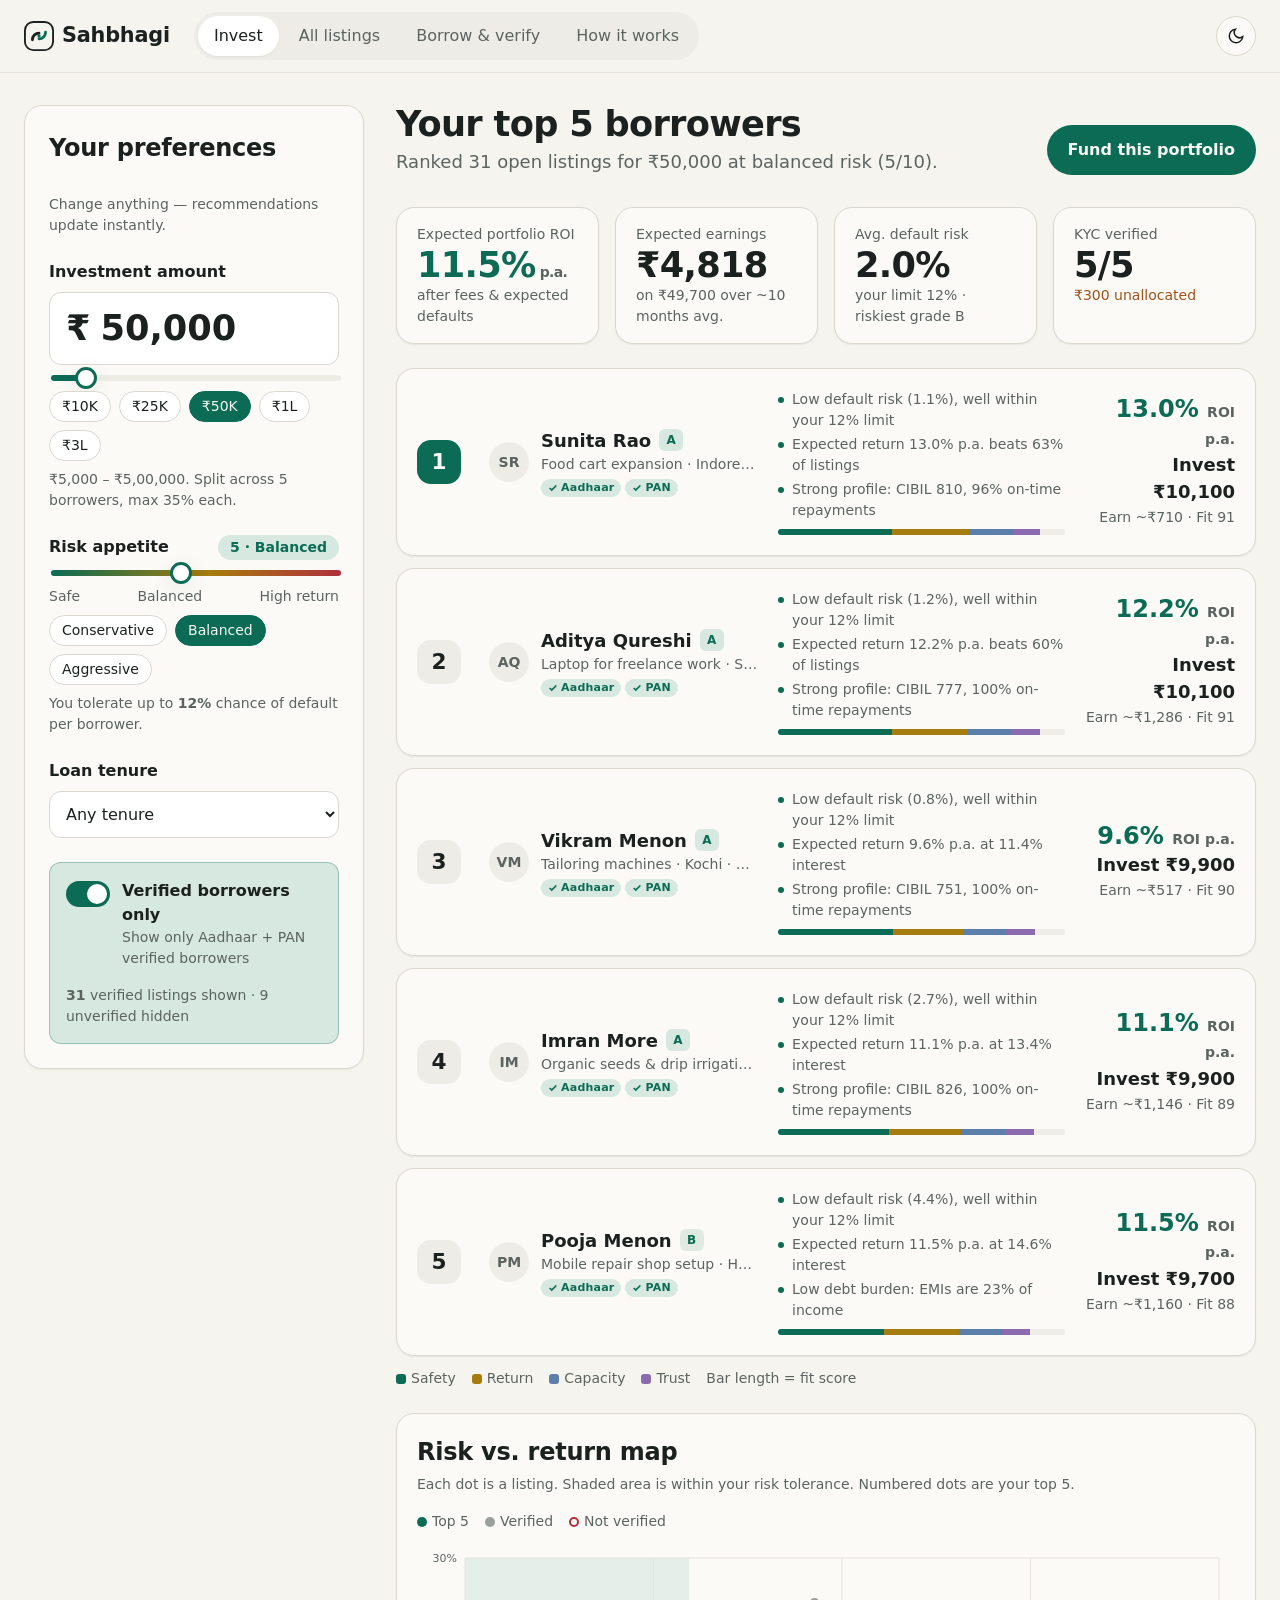
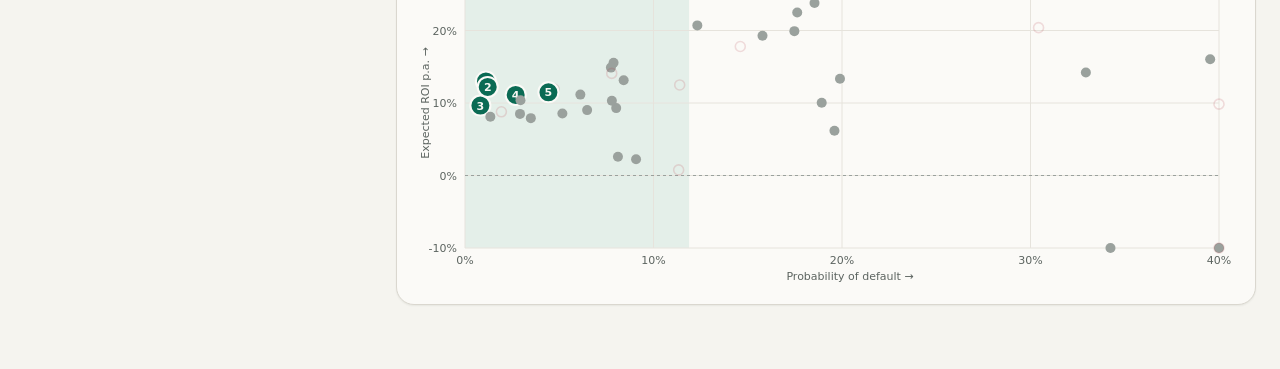
==== index.html @ d32b401d "P2P matchmaker" ====
<!doctype html>
<html lang="en">
<head>
  <meta charset="utf-8" />
  <meta name="viewport" content="width=device-width, initial-scale=1" />
  <title>Sahbhagi — P2P Micro-Lending Matchmaker</title>
  <meta name="description" content="Match investors with KYC-verified micro-loan borrowers. Live ranking by risk appetite and investment amount, with estimated ROI and clear explanations." />
  <link rel="icon" type="image/svg+xml" href="data:image/svg+xml,%3Csvg xmlns='http://www.w3.org/2000/svg' viewBox='0 0 32 32'%3E%3Crect width='32' height='32' rx='8' fill='%230b6b54'/%3E%3Cpath d='M9 20a7 7 0 0 1 7-7M23 12a7 7 0 0 1-7 7' stroke='white' stroke-width='3' fill='none' stroke-linecap='round'/%3E%3C/svg%3E" />
  <link rel="preconnect" href="https://api.fontshare.com" />
  <link href="https://api.fontshare.com/v2/css?f[]=cabinet-grotesk@700,800&f[]=satoshi@400,500,700&display=swap" rel="stylesheet" />
  <link rel="stylesheet" href="styles.css" />
</head>
<body>
  <a class="skip" href="#main">Skip to content</a>
  <header class="topbar">
    <div class="topbar-inner">
      <a class="brand" href="#invest" data-nav="invest" aria-label="Sahbhagi home">
        <svg class="logo" viewBox="0 0 32 32" width="30" height="30" fill="none" aria-hidden="true">
          <rect x="1" y="1" width="30" height="30" rx="9" stroke="currentColor" stroke-width="2"/>
          <path d="M9 20a7 7 0 0 1 7-7" stroke="currentColor" stroke-width="3" stroke-linecap="round"/>
          <path d="M23 12a7 7 0 0 1-7 7" stroke="var(--color-primary)" stroke-width="3" stroke-linecap="round"/>
          <circle cx="16" cy="16" r="1.8" fill="var(--color-primary)"/>
        </svg>
        <span>Sahbhagi</span>
      </a>
      <nav class="tabs" aria-label="Primary">
        <button class="tab is-active" data-nav="invest">Invest</button>
        <button class="tab" data-nav="market">All listings</button>
        <button class="tab" data-nav="kyc">Borrow &amp; verify</button>
        <button class="tab" data-nav="how">How it works</button>
      </nav>
      <button class="icon-btn" id="themeToggle" aria-label="Switch to dark mode">
        <svg width="18" height="18" viewBox="0 0 24 24" fill="none" stroke="currentColor" stroke-width="2"><path d="M21 12.8A9 9 0 1 1 11.2 3a7 7 0 0 0 9.8 9.8z"/></svg>
      </button>
    </div>
  </header>

  <main id="main">
    <!-- ================= INVEST ================= -->
    <section class="view is-active" id="view-invest" aria-labelledby="investTitle">
      <div class="layout">
        <aside class="controls card" aria-label="Investor preferences">
          <h2 class="panel-title">Your preferences</h2>
          <p class="hint">Change anything — recommendations update instantly.</p>

          <div class="field">
            <div class="field-head">
              <label for="amountInput">Investment amount</label>
            </div>
            <div class="amount-box">
              <span>₹</span>
              <input id="amountInput" inputmode="numeric" autocomplete="off" value="50,000" aria-describedby="amountHelp" />
            </div>
            <input type="range" id="amountRange" min="5000" max="500000" step="5000" value="50000" aria-label="Investment amount slider" />
            <div class="chips" role="group" aria-label="Quick amounts">
              <button class="chip" data-amt="10000">₹10K</button>
              <button class="chip" data-amt="25000">₹25K</button>
              <button class="chip" data-amt="50000">₹50K</button>
              <button class="chip" data-amt="100000">₹1L</button>
              <button class="chip" data-amt="300000">₹3L</button>
            </div>
            <small id="amountHelp" class="hint">₹5,000 – ₹5,00,000. Split across 5 borrowers, max 35% each.</small>
          </div>

          <div class="field">
            <div class="field-head">
              <label for="riskRange">Risk appetite</label>
              <output id="riskOut" class="pill">5 · Balanced</output>
            </div>
            <input type="range" id="riskRange" min="1" max="10" step="1" value="5" aria-describedby="riskHelp" />
            <div class="scale"><span>Safe</span><span>Balanced</span><span>High return</span></div>
            <div class="chips" role="group" aria-label="Risk presets">
              <button class="chip" data-risk="2">Conservative</button>
              <button class="chip" data-risk="5">Balanced</button>
              <button class="chip" data-risk="9">Aggressive</button>
            </div>
            <small id="riskHelp" class="hint">You tolerate up to <b id="tolOut">13%</b> chance of default per borrower.</small>
          </div>

          <div class="field">
            <label for="tenureSel">Loan tenure</label>
            <select id="tenureSel">
              <option value="99">Any tenure</option>
              <option value="12">Up to 12 months</option>
              <option value="24">Up to 24 months</option>
            </select>
          </div>

          <div class="field kyc-field">
            <label class="switch">
              <input type="checkbox" id="verifiedOnly" checked />
              <span class="track" aria-hidden="true"><span class="thumb"></span></span>
              <span class="switch-text">
                <b>Verified borrowers only</b>
                <small>Show only Aadhaar + PAN verified borrowers</small>
              </span>
            </label>
            <p class="kyc-note" id="kycNote"></p>
          </div>
        </aside>

        <div class="results">
          <div class="results-head">
            <div>
              <h1 id="investTitle" class="page-title">Your top 5 borrowers</h1>
              <p class="muted" id="summaryLine">Ranked live from open listings.</p>
            </div>
            <button class="btn btn-primary" id="fundBtn">Fund this portfolio</button>
          </div>

          <div class="kpis" id="kpis" aria-live="polite"></div>
          <div class="top5" id="top5"></div>

          <div class="card chart-card">
            <div class="card-head">
              <div>
                <h2 class="panel-title">Risk vs. return map</h2>
                <p class="hint">Each dot is a listing. Shaded area is within your risk tolerance. Numbered dots are your top 5.</p>
              </div>
              <div class="legend">
                <span><i class="dot dot-top"></i>Top 5</span>
                <span><i class="dot dot-ok"></i>Verified</span>
                <span><i class="dot dot-un"></i>Not verified</span>
              </div>
            </div>
            <div class="chart-wrap" id="chartWrap">
              <svg id="chart" role="img" aria-label="Scatter chart of default risk versus expected ROI"></svg>
              <div class="tooltip" id="tooltip" role="status"></div>
            </div>
          </div>
        </div>
      </div>
    </section>

    <!-- ================= MARKET ================= -->
    <section class="view" id="view-market" aria-labelledby="marketTitle">
      <div class="wrap">
        <div class="results-head">
          <div>
            <h1 id="marketTitle" class="page-title">All open listings, ranked for you</h1>
            <p class="muted" id="marketLine"></p>
          </div>
          <div class="search">
            <svg width="16" height="16" viewBox="0 0 24 24" fill="none" stroke="currentColor" stroke-width="2" aria-hidden="true"><circle cx="11" cy="11" r="7"/><path d="m20 20-3.5-3.5"/></svg>
            <input id="search" type="search" placeholder="Search name, city, purpose" aria-label="Search listings" />
          </div>
        </div>
        <div class="card table-card">
          <div class="table-scroll">
            <table class="table" id="table">
              <thead>
                <tr>
                  <th>Rank</th><th>Borrower</th><th>KYC</th><th>Grade</th>
                  <th class="num">Rate</th><th class="num">Default risk</th><th class="num">Est. ROI p.a.</th>
                  <th class="num">Still needed</th><th>Fit score</th>
                </tr>
              </thead>
              <tbody></tbody>
            </table>
          </div>
        </div>
      </div>
    </section>

    <!-- ================= KYC / BORROW ================= -->
    <section class="view" id="view-kyc" aria-labelledby="kycTitle">
      <div class="wrap narrow">
        <h1 id="kycTitle" class="page-title">Request a micro-loan</h1>
        <p class="muted">Complete Aadhaar and PAN verification to appear in front of investors. Only fully verified listings are shown by default.</p>

        <ol class="stepper" id="stepper">
          <li class="is-current"><span>1</span>Aadhaar</li>
          <li><span>2</span>PAN</li>
          <li><span>3</span>Loan details</li>
        </ol>

        <form class="card form" id="kycForm" novalidate>
          <!-- step 1 -->
          <fieldset class="step is-active" data-step="1">
            <legend class="panel-title">Verify Aadhaar</legend>
            <div class="field">
              <label for="fName">Full name (as on Aadhaar)</label>
              <input id="fName" required autocomplete="name" placeholder="e.g. Sunita Pawar" />
            </div>
            <div class="field">
              <label for="fAadhaar">Aadhaar number</label>
              <input id="fAadhaar" inputmode="numeric" maxlength="14" placeholder="XXXX XXXX XXXX" autocomplete="off" />
              <small class="hint">12 digits. Checked with the Verhoeff checksum used by UIDAI. <button type="button" class="link" id="sampleAadhaar">Use a sample number</button></small>
              <small class="err" id="aadhaarErr"></small>
            </div>
            <div class="otp-row" id="otpRow" hidden>
              <div class="field">
                <label for="fOtp">OTP sent to Aadhaar-linked mobile</label>
                <input id="fOtp" inputmode="numeric" maxlength="6" placeholder="6-digit OTP" autocomplete="one-time-code" />
                <small class="err" id="otpErr"></small>
              </div>
            </div>
            <div class="form-actions">
              <button type="button" class="btn btn-primary" id="sendOtp">Send OTP</button>
              <button type="button" class="btn btn-primary" id="verifyOtp" hidden>Verify Aadhaar</button>
            </div>
          </fieldset>

          <!-- step 2 -->
          <fieldset class="step" data-step="2">
            <legend class="panel-title">Verify PAN</legend>
            <div class="verified-banner"><svg width="16" height="16" viewBox="0 0 24 24" fill="none" stroke="currentColor" stroke-width="2.5"><path d="M20 6 9 17l-5-5"/></svg> Aadhaar verified · <span id="aadhaarMaskOut"></span></div>
            <div class="field">
              <label for="fPan">PAN</label>
              <input id="fPan" maxlength="10" placeholder="ABCDE1234F" autocomplete="off" style="text-transform:uppercase" />
              <small class="hint">Format: 5 letters, 4 digits, 1 letter. 4th letter must be P for individuals. <button type="button" class="link" id="samplePan">Use a sample PAN</button></small>
              <small class="err" id="panErr"></small>
            </div>
            <div class="form-actions">
              <button type="button" class="btn btn-ghost" id="skipPan">Skip for now</button>
              <button type="button" class="btn btn-primary" id="verifyPan">Verify PAN</button>
            </div>
          </fieldset>

          <!-- step 3 -->
          <fieldset class="step" data-step="3">
            <legend class="panel-title">Loan details</legend>
            <div class="verified-banner" id="kycStatusBanner"></div>
            <div class="grid-2">
              <div class="field"><label for="fAmount">Amount needed (₹)</label><input id="fAmount" inputmode="numeric" value="60000" /></div>
              <div class="field"><label for="fTenure">Tenure</label>
                <select id="fTenure"><option>6</option><option>9</option><option selected>12</option><option>18</option><option>24</option><option>36</option></select></div>
              <div class="field"><label for="fPurpose">Purpose</label><input id="fPurpose" value="Kirana store inventory" /></div>
              <div class="field"><label for="fCity">City</label><input id="fCity" value="Pune" /></div>
              <div class="field"><label for="fScore">Credit score (CIBIL)</label><input id="fScore" inputmode="numeric" value="742" /></div>
              <div class="field"><label for="fIncome">Monthly income (₹)</label><input id="fIncome" inputmode="numeric" value="38000" /></div>
              <div class="field"><label for="fEmi">Existing EMIs per month (₹)</label><input id="fEmi" inputmode="numeric" value="6000" /></div>
              <div class="field"><label for="fVintage">Years in work / business</label><input id="fVintage" inputmode="decimal" value="4" /></div>
            </div>
            <div class="preview card-inset" id="loanPreview" aria-live="polite"></div>
            <div class="form-actions">
              <button type="submit" class="btn btn-primary">Publish listing</button>
            </div>
          </fieldset>
        </form>
        <p class="hint disclaimer">Demo: verification is simulated in your browser — no data leaves this page. In production this step would call UIDAI Aadhaar e-KYC (or DigiLocker) and the Protean/NSDL PAN verification API.</p>
      </div>
    </section>

    <!-- ================= HOW ================= -->
    <section class="view" id="view-how" aria-labelledby="howTitle">
      <div class="wrap narrow prose">
        <h1 id="howTitle" class="page-title">How the matchmaker ranks borrowers</h1>
        <p>Every open listing gets a <b>fit score</b> from 0 to 100 for <i class="noi">you specifically</i>. It combines four factors, and the weights move with your risk appetite.</p>

        <div class="how-grid">
          <div class="card how-card"><h3>1. Default risk</h3><p>A logistic scorecard estimates the probability of default (PD) from credit score, debt-to-income ratio, on-time repayment history, work/business vintage, tenure and KYC status.</p></div>
          <div class="card how-card"><h3>2. Expected ROI</h3><p class="formula">ROI p.a. = interest rate − 1% fee − (PD × 50% loss ÷ avg. loan life)</p><p>Higher-rate loans only rank well if their extra interest more than covers their expected losses.</p></div>
          <div class="card how-card"><h3>3. Capacity</h3><p>Your amount is split across 5 borrowers. Listings that can absorb your full share score higher; nearly-funded loans score lower as your amount grows.</p></div>
          <div class="card how-card"><h3>4. Trust</h3><p>Aadhaar + PAN verification and repayment track record. Unverified borrowers also carry a default-risk premium.</p></div>
        </div>

        <h2 class="panel-title">The weights</h2>
        <div class="card weights" id="weightsViz"></div>
        <p>On top of this, any borrower whose default risk exceeds your tolerance (3% at appetite 1, up to 23% at appetite 10) gets a penalty that grows with the gap. That is why a conservative investor never sees E-grade loans at the top, while an aggressive investor gets higher-yield loans that are still priced well.</p>

        <h2 class="panel-title">Allocation</h2>
        <p>Your amount is split across the top 5 in proportion to fit score, capped at 35% per borrower and at what each borrower still needs. Anything that can't be placed is shown as unallocated.</p>

        <h2 class="panel-title">Grades</h2>
        <div class="grades">
          <span class="grade g-A">A</span> PD &lt; 3%
          <span class="grade g-B">B</span> 3–6%
          <span class="grade g-C">C</span> 6–10%
          <span class="grade g-D">D</span> 10–16%
          <span class="grade g-E">E</span> 16%+
        </div>
      </div>
    </section>
  </main>

  <!-- Drawer -->
  <div class="scrim" id="scrim" hidden></div>
  <aside class="drawer" id="drawer" aria-modal="true" role="dialog" aria-labelledby="drawerTitle" hidden>
    <button class="icon-btn drawer-close" id="drawerClose" aria-label="Close">
      <svg width="18" height="18" viewBox="0 0 24 24" fill="none" stroke="currentColor" stroke-width="2"><path d="M18 6 6 18M6 6l12 12"/></svg>
    </button>
    <div id="drawerBody"></div>
  </aside>

  <!-- Modal -->
  <div class="modal" id="modal" role="dialog" aria-modal="true" aria-labelledby="modalTitle" hidden>
    <div class="modal-card card" id="modalBody"></div>
  </div>

  <div class="toast" id="toast" role="status" aria-live="polite"></div>

  <script src="data.js"></script>
  <script src="engine.js"></script>
  <script src="app.js"></script>
</body>
</html>
---- styles.css ----
:root, [data-theme="light"] {
  --color-bg: #f5f4ef;
  --color-surface: #fbfaf7;
  --color-surface-2: #ffffff;
  --color-surface-offset: #eeece6;
  --color-border: #dad7cf;
  --color-divider: #e6e3dc;
  --color-text: #1b211e;
  --color-text-muted: #5c6460;
  --color-text-faint: #9aa19d;
  --color-text-inverse: #f7f7f3;
  --color-primary: #0b6b54;
  --color-primary-hover: #08533f;
  --color-primary-highlight: #d6e8df;
  --color-warning: #a2511a;
  --color-warning-highlight: #f4e3d3;
  --color-error: #b02f3c;
  --color-error-highlight: #f5dadd;
  --color-gold: #a67c0e;
  --shadow-sm: 0 1px 2px rgba(20, 30, 25, .06);
  --shadow-md: 0 6px 24px rgba(20, 30, 25, .08);
  --shadow-lg: 0 20px 60px rgba(20, 30, 25, .18);
}
[data-theme="dark"] {
  --color-bg: #0f1312;
  --color-surface: #151a18;
  --color-surface-2: #1a201e;
  --color-surface-offset: #1f2624;
  --color-border: #2e3633;
  --color-divider: #252c29;
  --color-text: #e2e7e4;
  --color-text-muted: #9aa39e;
  --color-text-faint: #616a66;
  --color-text-inverse: #101412;
  --color-primary: #4cbf96;
  --color-primary-hover: #6fd1ad;
  --color-primary-highlight: #1d3a30;
  --color-warning: #e39352;
  --color-warning-highlight: #3a2a1c;
  --color-error: #ec6d78;
  --color-error-highlight: #3d2125;
  --color-gold: #d9ad3c;
  --shadow-sm: 0 1px 2px rgba(0,0,0,.3);
  --shadow-md: 0 6px 24px rgba(0,0,0,.35);
  --shadow-lg: 0 20px 60px rgba(0,0,0,.55);
}
:root {
  --text-xs: clamp(0.75rem, 0.7rem + 0.25vw, 0.875rem);
  --text-sm: clamp(0.875rem, 0.8rem + 0.35vw, 1rem);
  --text-base: clamp(1rem, 0.95rem + 0.25vw, 1.125rem);
  --text-lg: clamp(1.125rem, 1rem + 0.75vw, 1.5rem);
  --text-xl: clamp(1.5rem, 1.2rem + 1.25vw, 2.25rem);
  --space-1: .25rem; --space-2: .5rem; --space-3: .75rem; --space-4: 1rem; --space-5: 1.25rem;
  --space-6: 1.5rem; --space-8: 2rem; --space-10: 2.5rem; --space-12: 3rem; --space-16: 4rem;
  --radius-sm: 8px; --radius-md: 12px; --radius-lg: 18px; --radius-full: 999px;
  --font-display: 'Cabinet Grotesk', 'Satoshi', system-ui, sans-serif;
  --font-body: 'Satoshi', 'Inter', system-ui, sans-serif;
  --ease: cubic-bezier(.2,.7,.2,1);
}

*, *::before, *::after { box-sizing: border-box; }
html { -webkit-text-size-adjust: 100%; }
body {
  margin: 0; background: var(--color-bg); color: var(--color-text);
  font-family: var(--font-body); font-size: var(--text-base); line-height: 1.5;
  -webkit-font-smoothing: antialiased;
}
button, input, select { font: inherit; color: inherit; }
button { cursor: pointer; }
:focus-visible { outline: 2px solid var(--color-primary); outline-offset: 2px; border-radius: 6px; }
.skip { position: absolute; left: -999px; }
.skip:focus { left: var(--space-4); top: var(--space-4); background: var(--color-surface-2); padding: var(--space-2) var(--space-4); z-index: 100; }
.muted { color: var(--color-text-muted); margin: 0; }
.hint { color: var(--color-text-muted); font-size: var(--text-xs); margin: 0; }
.num, .tabnum { font-variant-numeric: tabular-nums; }

/* Top bar */
.topbar { position: sticky; top: 0; z-index: 30; background: color-mix(in oklab, var(--color-bg) 86%, transparent); backdrop-filter: blur(10px); border-bottom: 1px solid var(--color-divider); }
.topbar-inner { max-width: 1320px; margin: 0 auto; display: flex; align-items: center; gap: var(--space-6); padding: var(--space-3) var(--space-6); }
.brand { display: flex; align-items: center; gap: var(--space-2); text-decoration: none; color: var(--color-text); font-family: var(--font-display); font-weight: 800; font-size: 1.3rem; letter-spacing: -.01em; }
.tabs { display: flex; gap: var(--space-1); margin-right: auto; background: var(--color-surface-offset); padding: var(--space-1); border-radius: var(--radius-full); }
.tab { border: 0; background: transparent; padding: var(--space-2) var(--space-4); border-radius: var(--radius-full); font-size: var(--text-sm); font-weight: 500; color: var(--color-text-muted); transition: background .2s, color .2s; white-space: nowrap; }
.tab:hover { color: var(--color-text); }
.tab.is-active { background: var(--color-surface-2); color: var(--color-text); box-shadow: var(--shadow-sm); }
.icon-btn { display: grid; place-items: center; width: 40px; height: 40px; border-radius: var(--radius-full); border: 1px solid var(--color-border); background: var(--color-surface); }
.icon-btn:hover { background: var(--color-surface-offset); }

/* Views */
.view { display: none; padding: var(--space-8) var(--space-6) var(--space-16); }
.view.is-active { display: block; animation: fade .3s var(--ease); }
@keyframes fade { from { opacity: 0; transform: translateY(6px); } to { opacity: 1; transform: none; } }
.wrap { max-width: 1320px; margin: 0 auto; }
.wrap.narrow { max-width: 860px; }
.layout { max-width: 1320px; margin: 0 auto; display: grid; grid-template-columns: 340px 1fr; gap: var(--space-8); align-items: start; }

.card { background: var(--color-surface); border: 1px solid var(--color-border); border-radius: var(--radius-lg); box-shadow: var(--shadow-sm); }
.panel-title { font-size: var(--text-lg); font-weight: 700; margin: 0 0 var(--space-1); letter-spacing: -.01em; }
.page-title { font-family: var(--font-display); font-weight: 800; font-size: var(--text-xl); line-height: 1.1; letter-spacing: -.02em; margin: 0 0 var(--space-1); }

/* Controls */
.controls { position: sticky; top: 84px; padding: var(--space-6); display: flex; flex-direction: column; gap: var(--space-6); }
.field { display: flex; flex-direction: column; gap: var(--space-2); }
.field label, .field-head label { font-weight: 700; font-size: var(--text-sm); }
.field-head { display: flex; justify-content: space-between; align-items: center; }
.pill { font-size: var(--text-xs); font-weight: 700; padding: 2px var(--space-3); border-radius: var(--radius-full); background: var(--color-primary-highlight); color: var(--color-primary); white-space: nowrap; }
.amount-box { display: flex; align-items: center; gap: var(--space-2); border: 1px solid var(--color-border); border-radius: var(--radius-md); background: var(--color-surface-2); padding: var(--space-2) var(--space-4); font-family: var(--font-display); font-weight: 800; font-size: var(--text-xl); }
.amount-box:focus-within { border-color: var(--color-primary); box-shadow: 0 0 0 3px var(--color-primary-highlight); }
.amount-box input { border: 0; background: transparent; width: 100%; font: inherit; outline: none; font-variant-numeric: tabular-nums; }
input[type="range"] { -webkit-appearance: none; appearance: none; width: 100%; height: 6px; border-radius: 999px; background: linear-gradient(to right, var(--color-primary) var(--fill, 50%), var(--color-surface-offset) var(--fill, 50%)); outline-offset: 6px; }
input[type="range"]::-webkit-slider-thumb { -webkit-appearance: none; width: 22px; height: 22px; border-radius: 50%; background: var(--color-surface-2); border: 3px solid var(--color-primary); box-shadow: var(--shadow-md); cursor: grab; }
input[type="range"]::-moz-range-thumb { width: 18px; height: 18px; border-radius: 50%; background: var(--color-surface-2); border: 3px solid var(--color-primary); cursor: grab; }
#riskRange { background: linear-gradient(to right, var(--color-primary), var(--color-gold) 55%, var(--color-error)); }
.scale { display: flex; justify-content: space-between; font-size: var(--text-xs); color: var(--color-text-muted); }
.chips { display: flex; flex-wrap: wrap; gap: var(--space-2); }
.chip { border: 1px solid var(--color-border); background: var(--color-surface-2); border-radius: var(--radius-full); padding: var(--space-1) var(--space-3); font-size: var(--text-xs); font-weight: 500; transition: all .15s; }
.chip:hover { border-color: var(--color-primary); color: var(--color-primary); }
.chip.is-on { background: var(--color-primary); border-color: var(--color-primary); color: var(--color-text-inverse); }
select, .form input { width: 100%; padding: var(--space-3) var(--space-3); border-radius: var(--radius-md); border: 1px solid var(--color-border); background: var(--color-surface-2); font-size: var(--text-sm); }
select:focus, .form input:focus { outline: none; border-color: var(--color-primary); box-shadow: 0 0 0 3px var(--color-primary-highlight); }

.kyc-field { padding: var(--space-4); border-radius: var(--radius-md); background: var(--color-primary-highlight); border: 1px solid color-mix(in oklab, var(--color-primary) 30%, transparent); }
.switch { display: flex; gap: var(--space-3); align-items: flex-start; cursor: pointer; font-weight: 400 !important; }
.switch input { position: absolute; opacity: 0; width: 1px; height: 1px; }
.track { flex: none; width: 44px; height: 26px; border-radius: 999px; background: var(--color-text-faint); position: relative; transition: background .2s; margin-top: 2px; }
.thumb { position: absolute; top: 3px; left: 3px; width: 20px; height: 20px; border-radius: 50%; background: #fff; transition: transform .2s var(--ease); box-shadow: var(--shadow-sm); }
.switch input:checked + .track { background: var(--color-primary); }
.switch input:checked + .track .thumb { transform: translateX(18px); }
.switch input:focus-visible + .track { outline: 2px solid var(--color-primary); outline-offset: 2px; }
.switch-text { display: flex; flex-direction: column; font-size: var(--text-sm); }
.switch-text small { color: var(--color-text-muted); font-size: var(--text-xs); }
.kyc-note { margin: var(--space-2) 0 0; font-size: var(--text-xs); color: var(--color-text-muted); }

/* Results */
.results { display: flex; flex-direction: column; gap: var(--space-6); min-width: 0; }
.results-head { display: flex; justify-content: space-between; align-items: flex-end; gap: var(--space-4); flex-wrap: wrap; margin-bottom: var(--space-2); }
.btn { border: 1px solid transparent; border-radius: var(--radius-full); padding: var(--space-3) var(--space-5); font-weight: 700; font-size: var(--text-sm); transition: all .15s; }
.btn-primary { background: var(--color-primary); color: var(--color-text-inverse); }
.btn-primary:hover { background: var(--color-primary-hover); }
.btn-ghost { background: transparent; border-color: var(--color-border); }
.btn-ghost:hover { background: var(--color-surface-offset); }
.btn:disabled { opacity: .5; cursor: not-allowed; }
.link { border: 0; background: none; padding: 0; color: var(--color-primary); font-weight: 700; text-decoration: underline; text-underline-offset: 2px; font-size: inherit; }

.kpis { display: grid; grid-template-columns: repeat(4, 1fr); gap: var(--space-4); }
.kpi { padding: var(--space-4) var(--space-5); }
.kpi-label { font-size: var(--text-xs); color: var(--color-text-muted); font-weight: 500; }
.kpi-value { font-family: var(--font-display); font-weight: 800; font-size: var(--text-xl); line-height: 1.15; font-variant-numeric: tabular-nums; letter-spacing: -.02em; }
.kpi-sub { font-size: var(--text-xs); color: var(--color-text-muted); }
.pos { color: var(--color-primary); } .neg { color: var(--color-error); } .warn { color: var(--color-warning); }

.top5 { display: flex; flex-direction: column; gap: var(--space-3); }
.rec { display: grid; grid-template-columns: 52px minmax(0, 1.5fr) minmax(0, 1.6fr) 150px; gap: var(--space-5); align-items: center; padding: var(--space-5); cursor: pointer; transition: border-color .2s, transform .2s var(--ease), box-shadow .2s; position: relative; }
.rec:hover { border-color: var(--color-primary); box-shadow: var(--shadow-md); }
.rec.flash { animation: flash .9s var(--ease); }
@keyframes flash { 0% { background: var(--color-primary-highlight); } 100% { background: var(--color-surface); } }
.rank-badge { width: 44px; height: 44px; border-radius: 14px; display: grid; place-items: center; font-family: var(--font-display); font-weight: 800; font-size: 1.35rem; background: var(--color-surface-offset); }
.rec:first-child .rank-badge { background: var(--color-primary); color: var(--color-text-inverse); }
.move { position: absolute; top: var(--space-2); left: var(--space-2); font-size: 11px; font-weight: 700; padding: 0 5px; border-radius: 6px; line-height: 16px; }
.move.up { background: var(--color-primary-highlight); color: var(--color-primary); }
.move.down { background: var(--color-error-highlight); color: var(--color-error); }
.move.new { background: var(--color-warning-highlight); color: var(--color-warning); }
.who { display: flex; gap: var(--space-3); align-items: center; min-width: 0; }
.avatar { flex: none; width: 40px; height: 40px; border-radius: 50%; display: grid; place-items: center; font-weight: 700; font-size: var(--text-xs); background: var(--color-surface-offset); color: var(--color-text-muted); }
.who-name { font-weight: 700; display: flex; gap: var(--space-2); align-items: center; flex-wrap: wrap; }
.who-sub { font-size: var(--text-xs); color: var(--color-text-muted); white-space: nowrap; overflow: hidden; text-overflow: ellipsis; }
.badges { display: flex; gap: var(--space-1); flex-wrap: wrap; margin-top: var(--space-1); }
.kyc { display: inline-flex; align-items: center; gap: 3px; font-size: 11px; font-weight: 700; padding: 1px 7px; border-radius: var(--radius-full); letter-spacing: .02em; white-space: nowrap; }
.kyc.ok { background: var(--color-primary-highlight); color: var(--color-primary); }
.kyc.no { background: var(--color-error-highlight); color: var(--color-error); }
.grade { display: inline-grid; place-items: center; min-width: 24px; height: 22px; border-radius: 6px; font-size: 12px; font-weight: 800; padding: 0 6px; }
.g-A { background: var(--color-primary-highlight); color: var(--color-primary); }
.g-B { background: color-mix(in oklab, var(--color-primary-highlight) 60%, var(--color-surface-offset)); color: var(--color-primary); }
.g-C { background: color-mix(in oklab, var(--color-gold) 18%, transparent); color: var(--color-gold); }
.g-D { background: var(--color-warning-highlight); color: var(--color-warning); }
.g-E { background: var(--color-error-highlight); color: var(--color-error); }
.why { font-size: var(--text-xs); color: var(--color-text-muted); margin: 0; padding: 0; list-style: none; display: flex; flex-direction: column; gap: 3px; }
.why li { display: flex; gap: var(--space-2); align-items: baseline; }
.why li::before { content: ''; flex: none; width: 6px; height: 6px; border-radius: 50%; background: var(--color-primary); transform: translateY(-1px); }
.why li.w::before { background: var(--color-warning); }
.factors { display: flex; height: 6px; border-radius: 999px; overflow: hidden; background: var(--color-surface-offset); margin-top: var(--space-2); }
.factors span { height: 100%; transition: width .35s var(--ease); }
.f-ret { background: var(--color-gold); } .f-saf { background: var(--color-primary); } .f-cap { background: #5b7fa8; } .f-tru { background: #8a6bb0; }
.nums { text-align: right; display: flex; flex-direction: column; gap: 2px; }
.roi { font-family: var(--font-display); font-weight: 800; font-size: var(--text-lg); line-height: 1.1; font-variant-numeric: tabular-nums; }
.nums small { font-size: var(--text-xs); color: var(--color-text-muted); font-variant-numeric: tabular-nums; }
.alloc { font-weight: 700; font-variant-numeric: tabular-nums; }

.factor-legend { display: flex; gap: var(--space-4); flex-wrap: wrap; font-size: var(--text-xs); color: var(--color-text-muted); }
.factor-legend i { display: inline-block; width: 10px; height: 10px; border-radius: 3px; margin-right: 5px; vertical-align: -1px; }

.empty { padding: var(--space-10); text-align: center; color: var(--color-text-muted); }

/* Chart */
.chart-card { padding: var(--space-5); }
.card-head { display: flex; justify-content: space-between; gap: var(--space-4); flex-wrap: wrap; margin-bottom: var(--space-3); }
.legend { display: flex; gap: var(--space-4); font-size: var(--text-xs); color: var(--color-text-muted); align-items: center; }
.dot { display: inline-block; width: 10px; height: 10px; border-radius: 50%; margin-right: 5px; vertical-align: -1px; }
.dot-top { background: var(--color-primary); }
.dot-ok { background: var(--color-text-faint); }
.dot-un { border: 2px solid var(--color-error); }
.chart-wrap { position: relative; }
#chart { width: 100%; height: 340px; display: block; }
#chart .axis text { fill: var(--color-text-muted); font-size: 11px; }
#chart .grid line { stroke: var(--color-divider); }
#chart .zone { fill: var(--color-primary-highlight); opacity: .6; transition: width .3s var(--ease); }
#chart .pt { transition: cx .35s var(--ease), cy .35s var(--ease), r .2s, opacity .2s; cursor: pointer; }
.tooltip { position: absolute; pointer-events: none; background: var(--color-surface-2); border: 1px solid var(--color-border); border-radius: var(--radius-md); padding: var(--space-2) var(--space-3); font-size: var(--text-xs); box-shadow: var(--shadow-md); opacity: 0; transition: opacity .15s; white-space: nowrap; z-index: 2; }

/* Table */
.search { display: flex; align-items: center; gap: var(--space-2); border: 1px solid var(--color-border); border-radius: var(--radius-full); background: var(--color-surface-2); padding: var(--space-2) var(--space-4); color: var(--color-text-muted); min-width: 280px; }
.search input { border: 0; background: transparent; outline: none; width: 100%; font-size: var(--text-sm); color: var(--color-text); }
.table-card { overflow: hidden; }
.table-scroll { overflow-x: auto; }
.table { width: 100%; border-collapse: collapse; font-size: var(--text-sm); }
.table th { text-align: left; font-size: var(--text-xs); color: var(--color-text-muted); font-weight: 500; padding: var(--space-3) var(--space-4); border-bottom: 1px solid var(--color-border); white-space: nowrap; background: var(--color-surface-offset); }
.table td { padding: var(--space-3) var(--space-4); border-bottom: 1px solid var(--color-divider); white-space: nowrap; }
.table tbody tr { cursor: pointer; transition: background .15s; }
.table tbody tr:hover { background: var(--color-surface-offset); }
.table tr.is-top td:first-child { box-shadow: inset 3px 0 0 var(--color-primary); }
.table tr.is-hidden { opacity: .45; }
.table .num { text-align: right; font-variant-numeric: tabular-nums; }
.fitbar { display: flex; align-items: center; gap: var(--space-2); min-width: 120px; }
.fitbar .bar { flex: 1; height: 6px; border-radius: 999px; background: var(--color-surface-offset); overflow: hidden; }
.fitbar .bar span { display: block; height: 100%; background: var(--color-primary); transition: width .3s var(--ease); }
.fitbar b { font-variant-numeric: tabular-nums; width: 2ch; text-align: right; }

/* Drawer */
.scrim { position: fixed; inset: 0; background: rgba(10, 15, 12, .45); z-index: 40; animation: fade .2s; }
.drawer { position: fixed; top: 0; right: 0; bottom: 0; width: min(520px, 100%); background: var(--color-surface); z-index: 50; overflow-y: auto; padding: var(--space-8) var(--space-6); box-shadow: var(--shadow-lg); animation: slide .3s var(--ease); }
@keyframes slide { from { transform: translateX(40px); opacity: 0; } to { transform: none; opacity: 1; } }
.drawer-close { position: absolute; top: var(--space-4); right: var(--space-4); }
.d-head { display: flex; gap: var(--space-4); align-items: center; margin-bottom: var(--space-5); padding-right: var(--space-10); }
.d-head .avatar { width: 56px; height: 56px; font-size: var(--text-sm); }
.d-section { border-top: 1px solid var(--color-divider); padding-block: var(--space-5); }
.d-section h3 { font-size: var(--text-sm); text-transform: uppercase; letter-spacing: .06em; color: var(--color-text-muted); margin: 0 0 var(--space-3); font-weight: 700; }
.stats { display: grid; grid-template-columns: repeat(3, 1fr); gap: var(--space-3); }
.stat { background: var(--color-surface-offset); border-radius: var(--radius-md); padding: var(--space-3); }
.stat b { display: block; font-size: var(--text-base); font-variant-numeric: tabular-nums; }
.stat span { font-size: var(--text-xs); color: var(--color-text-muted); }
.kyc-rows { display: flex; flex-direction: column; gap: var(--space-2); }
.kyc-row { display: flex; justify-content: space-between; align-items: center; padding: var(--space-3); border-radius: var(--radius-md); border: 1px solid var(--color-border); font-size: var(--text-sm); }
.kyc-row code { font-family: ui-monospace, 'JetBrains Mono', monospace; font-size: var(--text-xs); color: var(--color-text-muted); }
.contrib { display: flex; flex-direction: column; gap: var(--space-2); }
.contrib-row { display: grid; grid-template-columns: 90px 1fr 48px; gap: var(--space-3); align-items: center; font-size: var(--text-sm); }
.contrib-row .bar { height: 8px; border-radius: 999px; background: var(--color-surface-offset); overflow: hidden; }
.contrib-row .bar span { display: block; height: 100%; border-radius: 999px; }
.contrib-row b { text-align: right; font-variant-numeric: tabular-nums; }
.funded { height: 8px; background: var(--color-surface-offset); border-radius: 999px; overflow: hidden; margin-top: var(--space-2); }
.funded span { display: block; height: 100%; background: var(--color-primary); }

/* Modal & toast */
.modal { position: fixed; inset: 0; z-index: 60; display: grid; place-items: center; background: rgba(10, 15, 12, .5); padding: var(--space-4); }
.modal[hidden] { display: none; }
.modal-card { width: min(520px, 100%); padding: var(--space-6); animation: fade .25s var(--ease); max-height: 90vh; overflow-y: auto; }
.modal-list { list-style: none; padding: 0; margin: var(--space-4) 0; display: flex; flex-direction: column; gap: var(--space-2); }
.modal-list li { display: flex; justify-content: space-between; gap: var(--space-3); font-size: var(--text-sm); padding-bottom: var(--space-2); border-bottom: 1px solid var(--color-divider); }
.modal-actions { display: flex; justify-content: flex-end; gap: var(--space-3); margin-top: var(--space-4); }
.toast { position: fixed; bottom: var(--space-6); left: 50%; transform: translate(-50%, 20px); background: var(--color-text); color: var(--color-text-inverse); padding: var(--space-3) var(--space-5); border-radius: var(--radius-full); font-size: var(--text-sm); font-weight: 500; opacity: 0; pointer-events: none; transition: all .3s var(--ease); z-index: 70; max-width: calc(100% - 2rem); }
.toast.show { opacity: 1; transform: translate(-50%, 0); }

/* KYC form */
.stepper { list-style: none; padding: 0; margin: var(--space-6) 0; display: flex; gap: var(--space-2); }
.stepper li { flex: 1; display: flex; align-items: center; gap: var(--space-2); font-size: var(--text-sm); color: var(--color-text-muted); font-weight: 500; padding-bottom: var(--space-2); border-bottom: 3px solid var(--color-surface-offset); }
.stepper li span { width: 24px; height: 24px; border-radius: 50%; display: grid; place-items: center; background: var(--color-surface-offset); font-size: var(--text-xs); font-weight: 700; }
.stepper li.is-current { color: var(--color-text); border-color: var(--color-primary); }
.stepper li.is-current span { background: var(--color-primary); color: var(--color-text-inverse); }
.stepper li.is-done { color: var(--color-primary); border-color: var(--color-primary); }
.stepper li.is-done span { background: var(--color-primary-highlight); color: var(--color-primary); }
.form { padding: var(--space-6); }
.step { display: none; border: 0; padding: 0; margin: 0; flex-direction: column; gap: var(--space-5); }
.step.is-active { display: flex; animation: fade .25s var(--ease); }
.step legend { padding: 0; margin-bottom: var(--space-2); }
.err { color: var(--color-error); font-size: var(--text-xs); min-height: 0; }
.err:empty { display: none; }
.form input.invalid { border-color: var(--color-error); }
.form input.valid { border-color: var(--color-primary); }
.form-actions { display: flex; justify-content: flex-end; gap: var(--space-3); }
.grid-2 { display: grid; grid-template-columns: 1fr 1fr; gap: var(--space-4); }
.verified-banner { display: flex; gap: var(--space-2); align-items: center; padding: var(--space-3) var(--space-4); border-radius: var(--radius-md); background: var(--color-primary-highlight); color: var(--color-primary); font-weight: 700; font-size: var(--text-sm); flex-wrap: wrap; }
.verified-banner.partial { background: var(--color-warning-highlight); color: var(--color-warning); }
.card-inset { background: var(--color-surface-offset); border-radius: var(--radius-md); padding: var(--space-4); display: grid; grid-template-columns: repeat(4, 1fr); gap: var(--space-3); }
.card-inset div span { display: block; font-size: var(--text-xs); color: var(--color-text-muted); }
.card-inset div b { font-variant-numeric: tabular-nums; }
.disclaimer { margin-top: var(--space-4); }

/* How */
.prose p { color: var(--color-text-muted); max-width: 70ch; }
.prose p b { color: var(--color-text); }
.prose .panel-title { margin-top: var(--space-8); }
.noi { font-style: normal; font-weight: 700; color: var(--color-text); }
.how-grid { display: grid; grid-template-columns: 1fr 1fr; gap: var(--space-4); margin-top: var(--space-6); }
.how-card { padding: var(--space-5); }
.how-card h3 { margin: 0 0 var(--space-2); font-size: var(--text-base); }
.how-card p { margin: 0 0 var(--space-2); font-size: var(--text-sm); }
.formula { font-family: ui-monospace, 'JetBrains Mono', monospace; background: var(--color-surface-offset); padding: var(--space-2) var(--space-3); border-radius: var(--radius-sm); color: var(--color-text) !important; font-size: var(--text-xs) !important; }
.weights { padding: var(--space-5); display: flex; flex-direction: column; gap: var(--space-3); }
.weights-row { display: grid; grid-template-columns: 110px 1fr; gap: var(--space-3); align-items: center; font-size: var(--text-sm); }
.wbar { display: flex; height: 22px; border-radius: 6px; overflow: hidden; }
.wbar span { display: grid; place-items: center; font-size: 11px; font-weight: 700; color: #fff; }
.grades { display: flex; flex-wrap: wrap; gap: var(--space-2) var(--space-3); align-items: center; font-size: var(--text-sm); color: var(--color-text-muted); }

/* Responsive */
@media (max-width: 1100px) {
  .rec { grid-template-columns: 48px minmax(0,1fr) 130px; }
  .rec .why-col { grid-column: 2 / -1; }
  .kpis { grid-template-columns: repeat(2, 1fr); }
}
@media (max-width: 900px) {
  .layout { grid-template-columns: 1fr; }
  .controls { position: static; }
  .topbar-inner { flex-wrap: wrap; gap: var(--space-3); padding: var(--space-3) var(--space-4); }
  .tabs { order: 3; width: 100%; overflow-x: auto; margin-right: 0; }
  .brand { margin-right: auto; }
  .view { padding: var(--space-6) var(--space-4) var(--space-12); }
}
@media (max-width: 560px) {
  .rec { grid-template-columns: 44px minmax(0,1fr); gap: var(--space-3); padding: var(--space-4); }
  .rec .nums { grid-column: 1 / -1; flex-direction: row; justify-content: space-between; align-items: baseline; text-align: left; flex-wrap: wrap; gap: var(--space-2); }
  .rec .why-col { grid-column: 1 / -1; }
  .grid-2, .how-grid { grid-template-columns: 1fr; }
  .card-inset { grid-template-columns: 1fr 1fr; }
  .search { min-width: 0; width: 100%; }
  .stats { grid-template-columns: 1fr 1fr; }
  .results-head .btn { width: 100%; }
  #chart { height: 280px; }
  .tab { padding: var(--space-2) var(--space-3); }
}
@media (prefers-reduced-motion: reduce) { *, *::before, *::after { animation: none !important; transition: none !important; } }
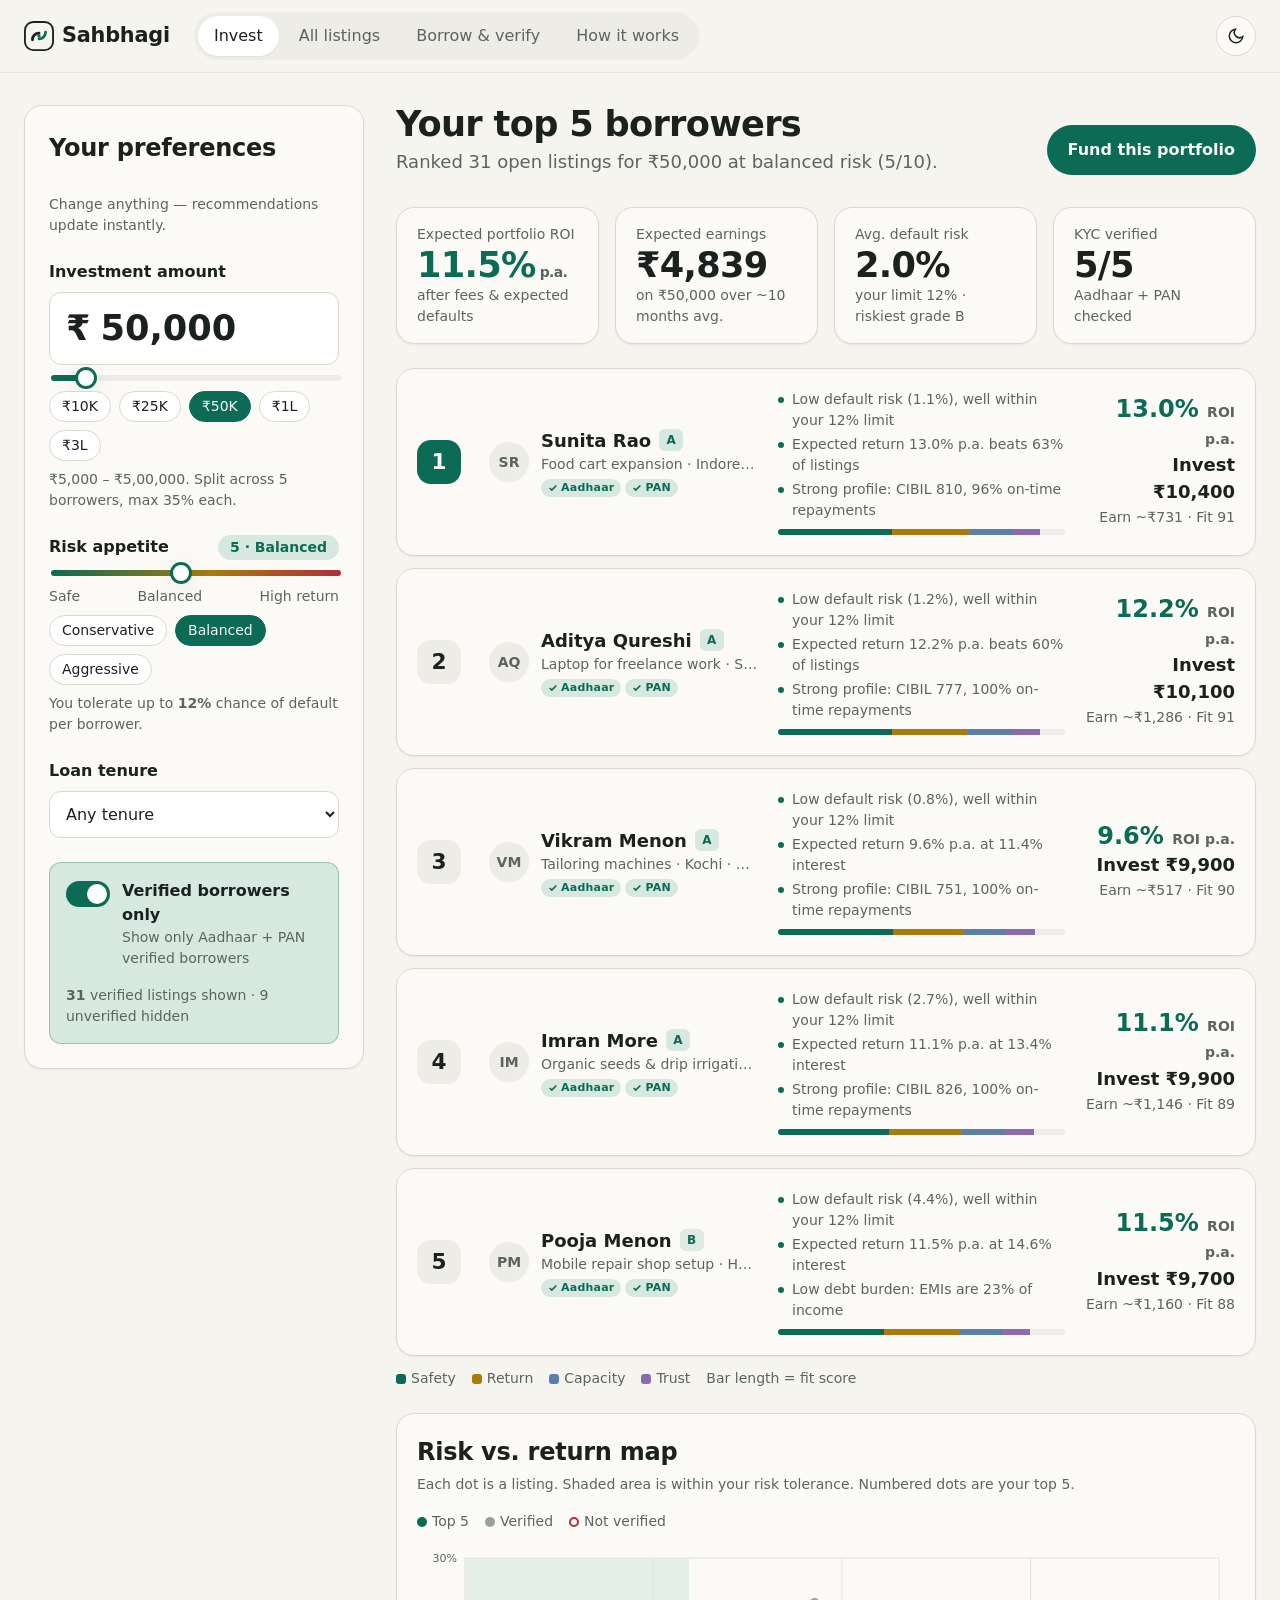
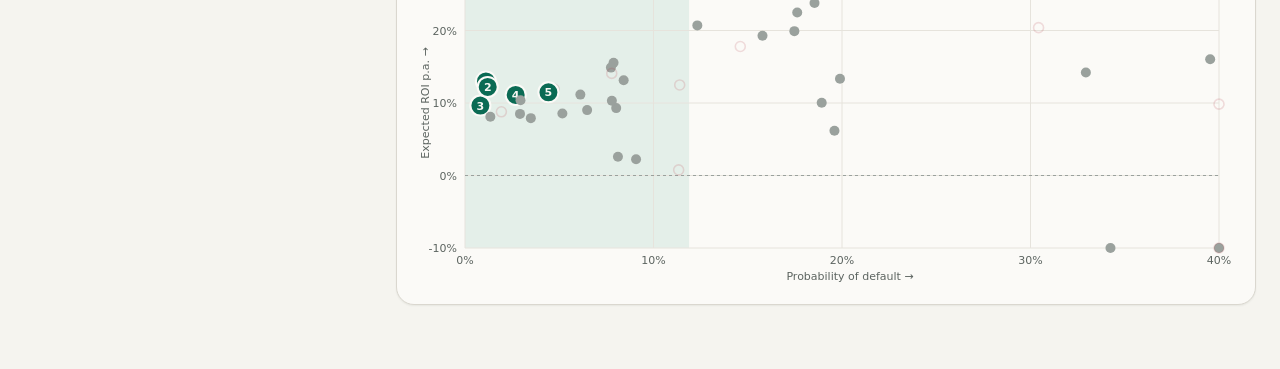
==== commit ca0eac58: "QA fixes" ====
--- a/index.html
+++ b/index.html
@@ -246,7 +246,7 @@
     <section class="view" id="view-how" aria-labelledby="howTitle">
       <div class="wrap narrow prose">
         <h1 id="howTitle" class="page-title">How the matchmaker ranks borrowers</h1>
-        <p>Every open listing gets a <b>fit score</b> from 0 to 100 for <i class="noi">you specifically</i>. It combines four factors, and the weights move with your risk appetite.</p>
+        <p>Every open listing gets a <b>fit score</b> from 0 to 100 for <b>you specifically</b>. It combines four factors, and the weights move with your risk appetite.</p>
 
         <div class="how-grid">
           <div class="card how-card"><h3>1. Default risk</h3><p>A logistic scorecard estimates the probability of default (PD) from credit score, debt-to-income ratio, on-time repayment history, work/business vintage, tenure and KYC status.</p></div>
--- a/styles.css
+++ b/styles.css
@@ -279,7 +279,7 @@
 .verified-banner { display: flex; gap: var(--space-2); align-items: center; padding: var(--space-3) var(--space-4); border-radius: var(--radius-md); background: var(--color-primary-highlight); color: var(--color-primary); font-weight: 700; font-size: var(--text-sm); flex-wrap: wrap; }
 .verified-banner.partial { background: var(--color-warning-highlight); color: var(--color-warning); }
 .card-inset { background: var(--color-surface-offset); border-radius: var(--radius-md); padding: var(--space-4); display: grid; grid-template-columns: repeat(4, 1fr); gap: var(--space-3); }
-.card-inset div span { display: block; font-size: var(--text-xs); color: var(--color-text-muted); }
+.card-inset div > span { display: block; font-size: var(--text-xs); color: var(--color-text-muted); }
 .card-inset div b { font-variant-numeric: tabular-nums; }
 .disclaimer { margin-top: var(--space-4); }
 
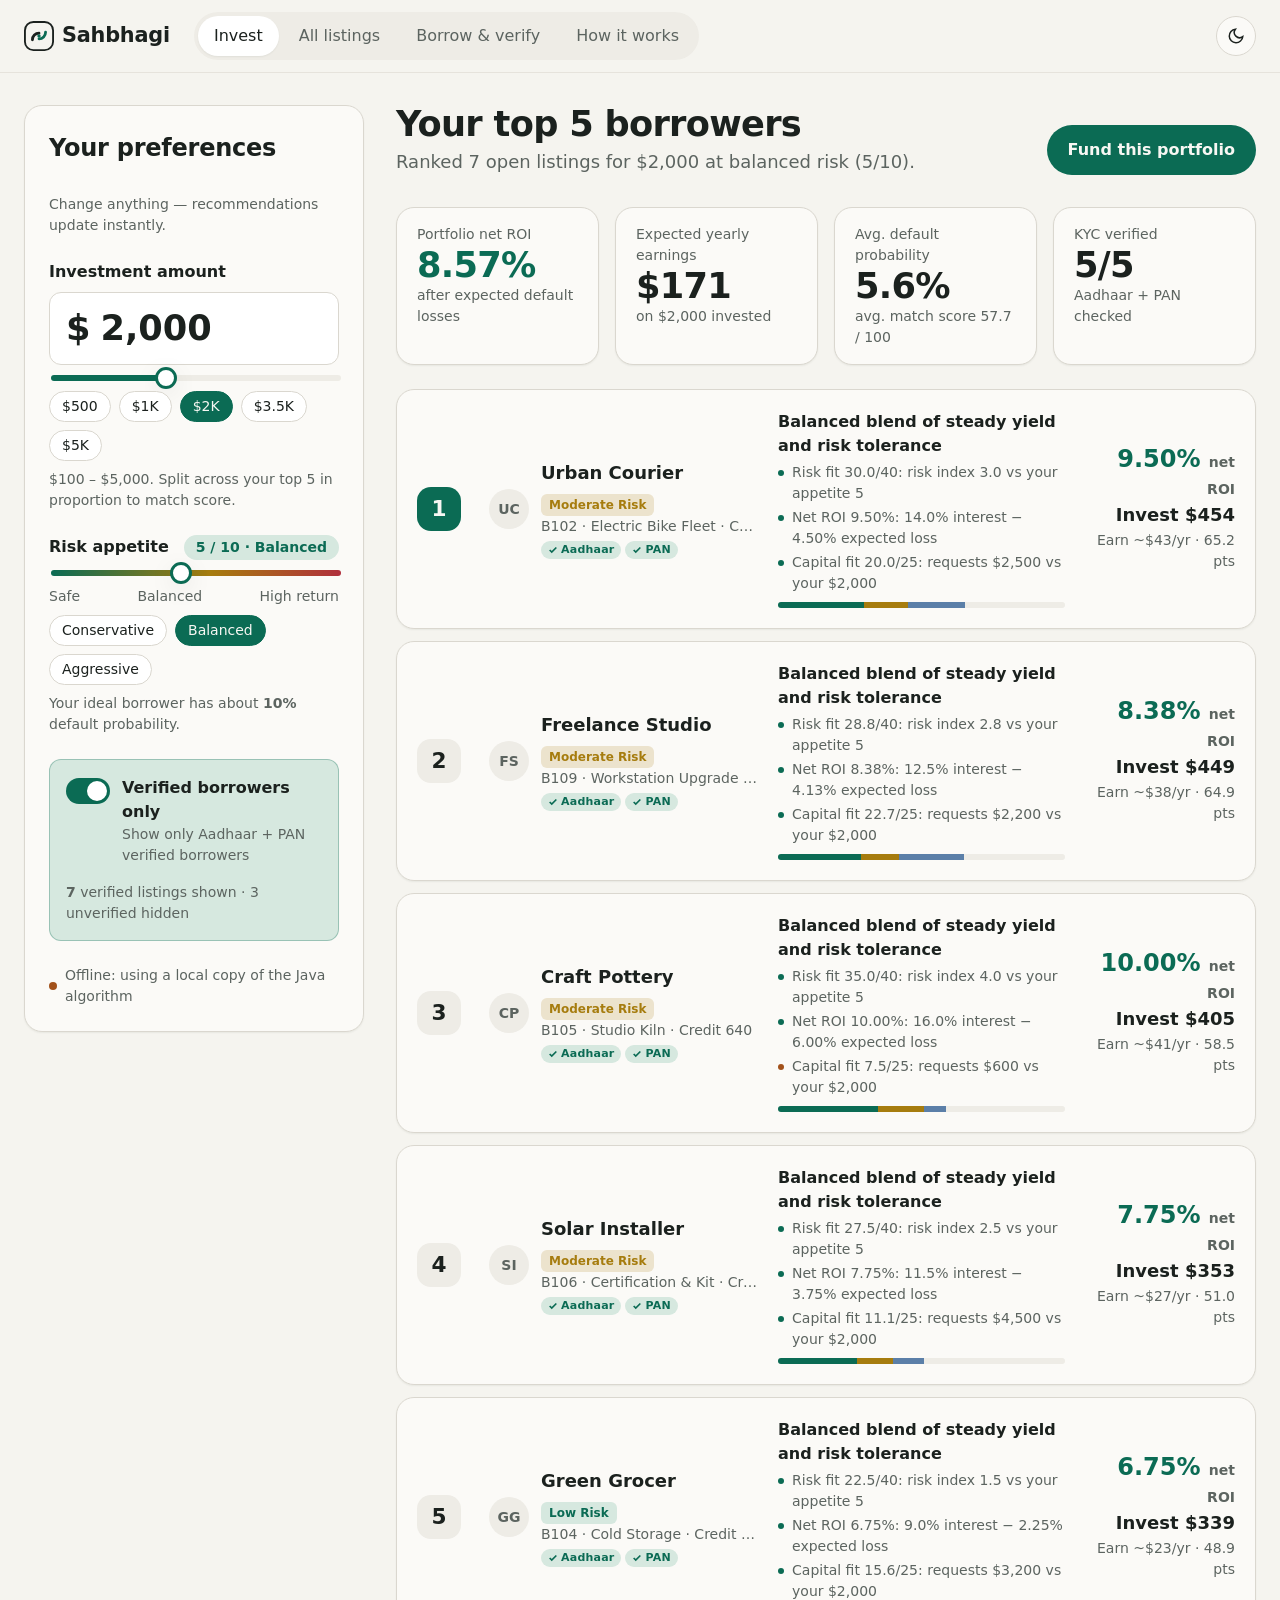
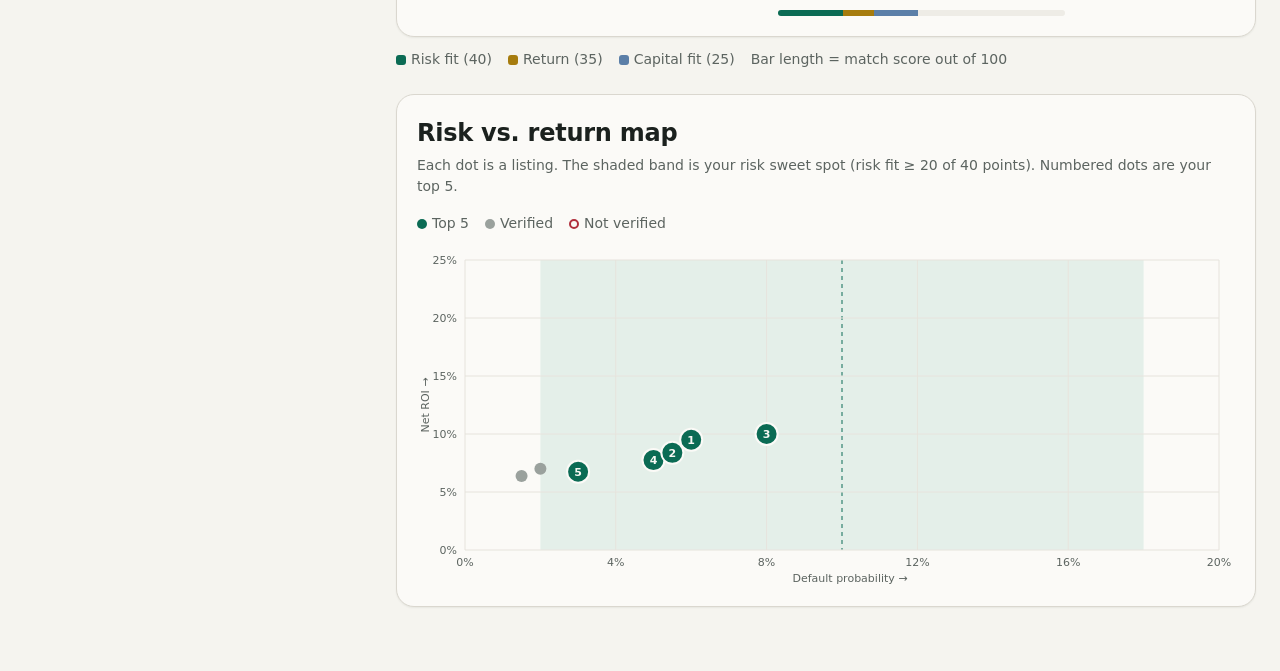
==== commit 0b4c8c3e: "Keep web app at repo root" ====
--- a/index.html
+++ b/index.html
@@ -48,18 +48,18 @@
               <label for="amountInput">Investment amount</label>
             </div>
             <div class="amount-box">
-              <span>₹</span>
-              <input id="amountInput" inputmode="numeric" autocomplete="off" value="50,000" aria-describedby="amountHelp" />
-            </div>
-            <input type="range" id="amountRange" min="5000" max="500000" step="5000" value="50000" aria-label="Investment amount slider" />
+              <span>$</span>
+              <input id="amountInput" inputmode="numeric" autocomplete="off" value="2,000" aria-describedby="amountHelp" />
+            </div>
+            <input type="range" id="amountRange" min="100" max="5000" step="100" value="2000" aria-label="Investment amount slider" />
             <div class="chips" role="group" aria-label="Quick amounts">
-              <button class="chip" data-amt="10000">₹10K</button>
-              <button class="chip" data-amt="25000">₹25K</button>
-              <button class="chip" data-amt="50000">₹50K</button>
-              <button class="chip" data-amt="100000">₹1L</button>
-              <button class="chip" data-amt="300000">₹3L</button>
-            </div>
-            <small id="amountHelp" class="hint">₹5,000 – ₹5,00,000. Split across 5 borrowers, max 35% each.</small>
+              <button class="chip" data-amt="500">$500</button>
+              <button class="chip" data-amt="1000">$1K</button>
+              <button class="chip" data-amt="2000">$2K</button>
+              <button class="chip" data-amt="3500">$3.5K</button>
+              <button class="chip" data-amt="5000">$5K</button>
+            </div>
+            <small id="amountHelp" class="hint">$100 – $5,000. Split across your top 5 in proportion to match score.</small>
           </div>
 
           <div class="field">
@@ -74,17 +74,9 @@
               <button class="chip" data-risk="5">Balanced</button>
               <button class="chip" data-risk="9">Aggressive</button>
             </div>
-            <small id="riskHelp" class="hint">You tolerate up to <b id="tolOut">13%</b> chance of default per borrower.</small>
-          </div>
-
-          <div class="field">
-            <label for="tenureSel">Loan tenure</label>
-            <select id="tenureSel">
-              <option value="99">Any tenure</option>
-              <option value="12">Up to 12 months</option>
-              <option value="24">Up to 24 months</option>
-            </select>
-          </div>
+            <small id="riskHelp" class="hint">Your ideal borrower has about <b id="tolOut">10%</b> default probability.</small>
+          </div>
+
 
           <div class="field kyc-field">
             <label class="switch">
@@ -97,6 +89,8 @@
             </label>
             <p class="kyc-note" id="kycNote"></p>
           </div>
+          <div class="engine" id="engineStatus" role="status"><span class="engine-dot"></span><span>Connecting to matchmaker…</span>
+          </div>
         </aside>
 
         <div class="results">
@@ -115,7 +109,7 @@
             <div class="card-head">
               <div>
                 <h2 class="panel-title">Risk vs. return map</h2>
-                <p class="hint">Each dot is a listing. Shaded area is within your risk tolerance. Numbered dots are your top 5.</p>
+                <p class="hint">Each dot is a listing. The shaded band is your risk sweet spot (risk fit ≥ 20 of 40 points). Numbered dots are your top 5.</p>
               </div>
               <div class="legend">
                 <span><i class="dot dot-top"></i>Top 5</span>
@@ -124,7 +118,7 @@
               </div>
             </div>
             <div class="chart-wrap" id="chartWrap">
-              <svg id="chart" role="img" aria-label="Scatter chart of default risk versus expected ROI"></svg>
+              <svg id="chart" role="img" aria-label="Scatter chart of default probability versus net ROI"></svg>
               <div class="tooltip" id="tooltip" role="status"></div>
             </div>
           </div>
@@ -142,7 +136,7 @@
           </div>
           <div class="search">
             <svg width="16" height="16" viewBox="0 0 24 24" fill="none" stroke="currentColor" stroke-width="2" aria-hidden="true"><circle cx="11" cy="11" r="7"/><path d="m20 20-3.5-3.5"/></svg>
-            <input id="search" type="search" placeholder="Search name, city, purpose" aria-label="Search listings" />
+            <input id="search" type="search" placeholder="Search name, ID, purpose" aria-label="Search listings" />
           </div>
         </div>
         <div class="card table-card">
@@ -150,9 +144,9 @@
             <table class="table" id="table">
               <thead>
                 <tr>
-                  <th>Rank</th><th>Borrower</th><th>KYC</th><th>Grade</th>
-                  <th class="num">Rate</th><th class="num">Default risk</th><th class="num">Est. ROI p.a.</th>
-                  <th class="num">Still needed</th><th>Fit score</th>
+                  <th>Rank</th><th>ID</th><th>Borrower</th><th>KYC</th><th class="num">Credit score</th><th>Tier</th>
+                  <th class="num">Interest</th><th class="num">Default prob.</th><th class="num">Net ROI</th>
+                  <th class="num">Requested</th><th>Match score</th>
                 </tr>
               </thead>
               <tbody></tbody>
@@ -167,6 +161,7 @@
       <div class="wrap narrow">
         <h1 id="kycTitle" class="page-title">Request a micro-loan</h1>
         <p class="muted">Complete Aadhaar and PAN verification to appear in front of investors. Only fully verified listings are shown by default.</p>
+        <p class="verified-banner partial" style="margin-top:var(--space-4)">Demo only: this verification is simulated. Please use the sample numbers and do not enter your real Aadhaar or PAN.</p>
 
         <ol class="stepper" id="stepper">
           <li class="is-current"><span>1</span>Aadhaar</li>
@@ -179,8 +174,12 @@
           <fieldset class="step is-active" data-step="1">
             <legend class="panel-title">Verify Aadhaar</legend>
             <div class="field">
-              <label for="fName">Full name (as on Aadhaar)</label>
+              <label for="fName">Owner name (as on Aadhaar)</label>
               <input id="fName" required autocomplete="name" placeholder="e.g. Sunita Pawar" />
+            </div>
+            <div class="field">
+              <label for="fBiz">Business name</label>
+              <input id="fBiz" placeholder="e.g. Pawar Tiffin Service" />
             </div>
             <div class="field">
               <label for="fAadhaar">Aadhaar number</label>
@@ -222,15 +221,10 @@
             <legend class="panel-title">Loan details</legend>
             <div class="verified-banner" id="kycStatusBanner"></div>
             <div class="grid-2">
-              <div class="field"><label for="fAmount">Amount needed (₹)</label><input id="fAmount" inputmode="numeric" value="60000" /></div>
-              <div class="field"><label for="fTenure">Tenure</label>
-                <select id="fTenure"><option>6</option><option>9</option><option selected>12</option><option>18</option><option>24</option><option>36</option></select></div>
-              <div class="field"><label for="fPurpose">Purpose</label><input id="fPurpose" value="Kirana store inventory" /></div>
-              <div class="field"><label for="fCity">City</label><input id="fCity" value="Pune" /></div>
-              <div class="field"><label for="fScore">Credit score (CIBIL)</label><input id="fScore" inputmode="numeric" value="742" /></div>
-              <div class="field"><label for="fIncome">Monthly income (₹)</label><input id="fIncome" inputmode="numeric" value="38000" /></div>
-              <div class="field"><label for="fEmi">Existing EMIs per month (₹)</label><input id="fEmi" inputmode="numeric" value="6000" /></div>
-              <div class="field"><label for="fVintage">Years in work / business</label><input id="fVintage" inputmode="decimal" value="4" /></div>
+              <div class="field"><label for="fAmount">Amount requested ($)</label><input id="fAmount" inputmode="numeric" value="1500" /></div>
+              <div class="field"><label for="fRate">Interest rate offered (% p.a.)</label><input id="fRate" inputmode="decimal" value="13" /></div>
+              <div class="field"><label for="fPurpose">Purpose</label><input id="fPurpose" value="Delivery van repair" /></div>
+              <div class="field"><label for="fScore">Credit score (300–850)</label><input id="fScore" inputmode="numeric" value="705" /></div>
             </div>
             <div class="preview card-inset" id="loanPreview" aria-live="polite"></div>
             <div class="form-actions">
@@ -238,7 +232,7 @@
             </div>
           </fieldset>
         </form>
-        <p class="hint disclaimer">Demo: verification is simulated in your browser — no data leaves this page. In production this step would call UIDAI Aadhaar e-KYC (or DigiLocker) and the Protean/NSDL PAN verification API.</p>
+        <p class="hint disclaimer">Demo: Aadhaar and PAN checks are simulated in your browser. Only the masked IDs (last 4 digits) and loan details are sent to the matchmaker backend. In production this step would call UIDAI Aadhaar e-KYC (or DigiLocker) and the Protean/NSDL PAN verification API.</p>
       </div>
     </section>
 
@@ -246,30 +240,30 @@
     <section class="view" id="view-how" aria-labelledby="howTitle">
       <div class="wrap narrow prose">
         <h1 id="howTitle" class="page-title">How the matchmaker ranks borrowers</h1>
-        <p>Every open listing gets a <b>fit score</b> from 0 to 100 for <b>you specifically</b>. It combines four factors, and the weights move with your risk appetite.</p>
+        <p>Every open listing gets a <b>match score</b> from 0 to 100 points for <b>you specifically</b>. Scores are computed by the Java matchmaker backend each time you move a control.</p>
 
         <div class="how-grid">
-          <div class="card how-card"><h3>1. Default risk</h3><p>A logistic scorecard estimates the probability of default (PD) from credit score, debt-to-income ratio, on-time repayment history, work/business vintage, tenure and KYC status.</p></div>
-          <div class="card how-card"><h3>2. Expected ROI</h3><p class="formula">ROI p.a. = interest rate − 1% fee − (PD × 50% loss ÷ avg. loan life)</p><p>Higher-rate loans only rank well if their extra interest more than covers their expected losses.</p></div>
-          <div class="card how-card"><h3>3. Capacity</h3><p>Your amount is split across 5 borrowers. Listings that can absorb your full share score higher; nearly-funded loans score lower as your amount grows.</p></div>
-          <div class="card how-card"><h3>4. Trust</h3><p>Aadhaar + PAN verification and repayment track record. Unverified borrowers also carry a default-risk premium.</p></div>
-        </div>
-
-        <h2 class="panel-title">The weights</h2>
-        <div class="card weights" id="weightsViz"></div>
-        <p>On top of this, any borrower whose default risk exceeds your tolerance (3% at appetite 1, up to 23% at appetite 10) gets a penalty that grows with the gap. That is why a conservative investor never sees E-grade loans at the top, while an aggressive investor gets higher-yield loans that are still priced well.</p>
+          <div class="card how-card"><h3>Net expected ROI</h3><p class="formula">Net ROI = interest rate − default probability × 75% × 100</p><p>The return you can expect after the average loss from defaults, assuming 75% of a defaulted loan is lost.</p></div>
+          <div class="card how-card"><h3>Risk fit · up to 40 pts</h3><p class="formula">risk index = default prob × 50<br/>risk fit = 40 − 5 × |appetite − risk index|</p><p>Borrowers whose risk matches your appetite score highest. At appetite 1 the ideal is about 2% default risk; at 5 it is 10%.</p></div>
+          <div class="card how-card"><h3>Return · up to 35 pts</h3><p class="formula">return = 2 × net ROI × (0.6 + 0.4 × appetite ÷ 10)</p><p>Higher net ROI scores more, and counts for more as your appetite rises.</p></div>
+          <div class="card how-card"><h3>Capital fit · up to 25 pts</h3><p class="formula">capital fit = 25 × (1 − |requested − capital| ÷ max(requested, capital))</p><p>Requests close in size to your available capital score highest.</p></div>
+        </div>
+
+        <h2 class="panel-title">Risk tiers</h2>
+        <div class="grades">
+          <span class="tier t-low">Low Risk</span> default ≤ 4%
+          <span class="tier t-mod">Moderate Risk</span> 4–9%
+          <span class="tier t-high">High Risk</span> above 9%
+        </div>
+
+        <h2 class="panel-title">Rationale</h2>
+        <p>Each recommendation carries a one-line rationale from the backend: conservative investors (1–3) see solvency-based reasons, aggressive investors (8–10) see yield-based reasons, and balanced investors see a blend.</p>
 
         <h2 class="panel-title">Allocation</h2>
-        <p>Your amount is split across the top 5 in proportion to fit score, capped at 35% per borrower and at what each borrower still needs. Anything that can't be placed is shown as unallocated.</p>
-
-        <h2 class="panel-title">Grades</h2>
-        <div class="grades">
-          <span class="grade g-A">A</span> PD &lt; 3%
-          <span class="grade g-B">B</span> 3–6%
-          <span class="grade g-C">C</span> 6–10%
-          <span class="grade g-D">D</span> 10–16%
-          <span class="grade g-E">E</span> 16%+
-        </div>
+        <p>Your capital is split across the top 5 in proportion to match score, never more than what a borrower requested.</p>
+
+        <h2 class="panel-title">Verified borrowers only</h2>
+        <p>When the filter is on, the backend leaves out any borrower who has not verified both Aadhaar and PAN before ranking.</p>
       </div>
     </section>
   </main>
--- a/styles.css
+++ b/styles.css
@@ -326,3 +326,19 @@
   .tab { padding: var(--space-2) var(--space-3); }
 }
 @media (prefers-reduced-motion: reduce) { *, *::before, *::after { animation: none !important; transition: none !important; } }
+
+/* Risk tiers (from backend getRiskTier) */
+.tier { display: inline-flex; align-items: center; height: 22px; padding: 0 8px; border-radius: 6px; font-size: 12px; font-weight: 700; white-space: nowrap; }
+.t-low { background: var(--color-primary-highlight); color: var(--color-primary); }
+.t-mod { background: color-mix(in oklab, var(--color-gold) 18%, transparent); color: var(--color-gold); }
+.t-high { background: var(--color-error-highlight); color: var(--color-error); }
+.f-risk { background: var(--color-primary); } .f-ret { background: var(--color-gold); } .f-capi { background: #5b7fa8; }
+
+/* Backend status */
+.engine { display: flex; align-items: center; gap: var(--space-2); font-size: var(--text-xs); color: var(--color-text-muted); }
+.engine-dot { width: 8px; height: 8px; border-radius: 50%; background: var(--color-text-faint); flex: none; }
+.engine.is-live .engine-dot { background: var(--color-primary); box-shadow: 0 0 0 3px var(--color-primary-highlight); }
+.engine.is-local .engine-dot { background: var(--color-warning); }
+.results.is-loading .top5 { opacity: .7; transition: opacity .15s; }
+.rationale { font-size: var(--text-sm); font-weight: 700; margin: 0 0 var(--space-1); }
+.mono { font-family: ui-monospace, 'JetBrains Mono', monospace; font-size: var(--text-xs); color: var(--color-text-muted); }
